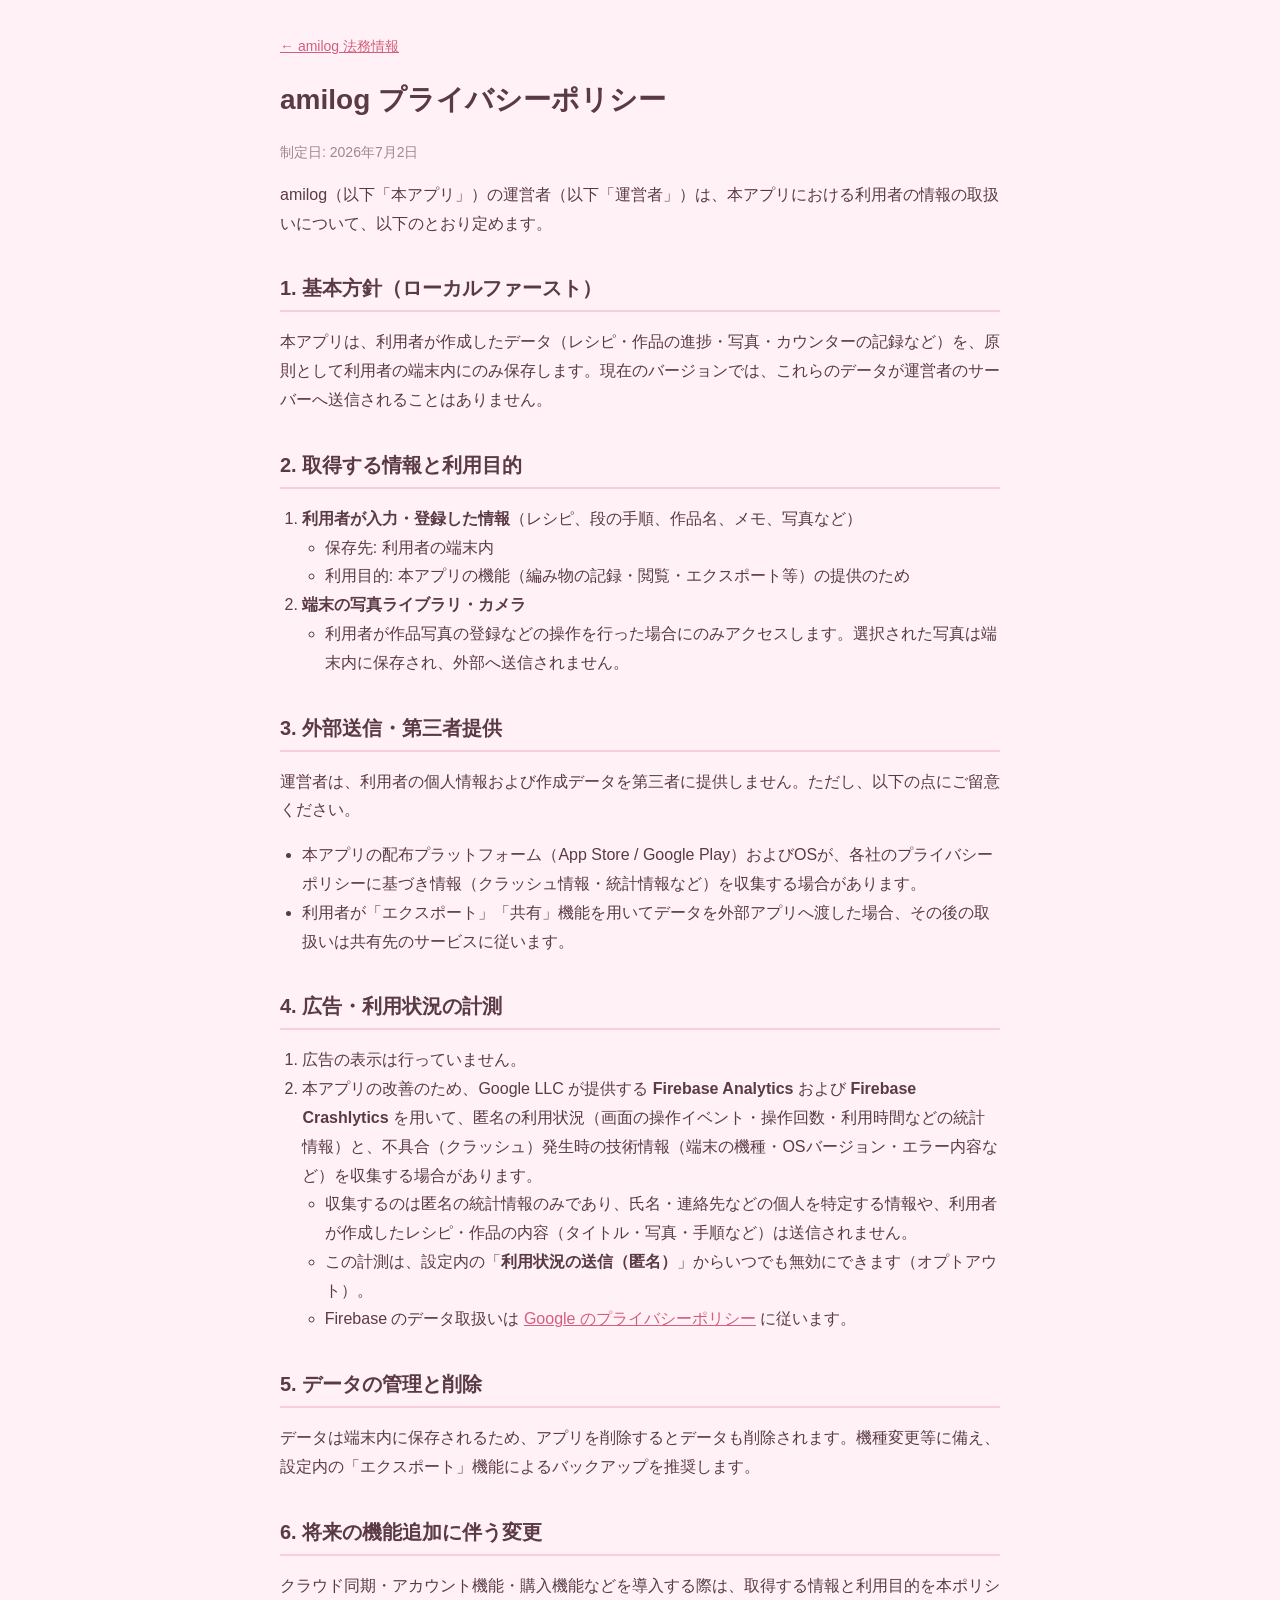
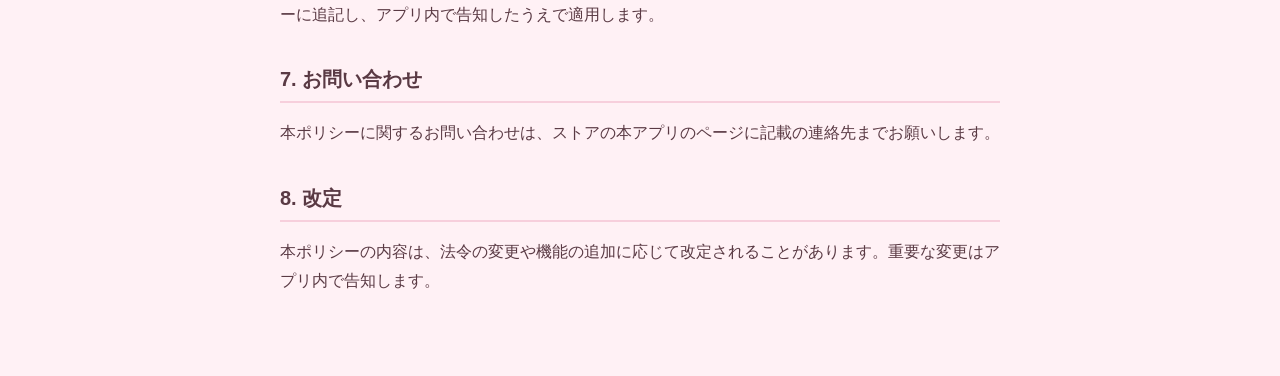
==== privacy.html @ dfec5728 "amilog 公開ページ初版（利用規約・プライバシー・さがすカタログ・出品案内） amikko リポジトリの Private 化に伴い、公開が必要なページ一式をこちらで配信する。 正本は amikko" ====
<!DOCTYPE html>
<!-- 正本: docs/legal/プライバシーポリシー.md（更新時は両方を同期） -->
<html lang="ja">
<head>
  <meta charset="utf-8">
  <meta name="viewport" content="width=device-width, initial-scale=1">
  <title>amilog プライバシーポリシー</title>
  <link rel="stylesheet" href="./style.css">
</head>
<body>
  <main class="wrap">
    <a class="back" href="./index.html">← amilog 法務情報</a>
    <h1>amilog プライバシーポリシー</h1>
    <p class="meta">制定日: 2026年7月2日</p>
    <p>amilog（以下「本アプリ」）の運営者（以下「運営者」）は、本アプリにおける利用者の情報の取扱いについて、以下のとおり定めます。</p>

    <h2>1. 基本方針（ローカルファースト）</h2>
    <p>本アプリは、利用者が作成したデータ（レシピ・作品の進捗・写真・カウンターの記録など）を、原則として利用者の端末内にのみ保存します。現在のバージョンでは、これらのデータが運営者のサーバーへ送信されることはありません。</p>

    <h2>2. 取得する情報と利用目的</h2>
    <ol>
      <li><strong>利用者が入力・登録した情報</strong>（レシピ、段の手順、作品名、メモ、写真など）
        <ul>
          <li>保存先: 利用者の端末内</li>
          <li>利用目的: 本アプリの機能（編み物の記録・閲覧・エクスポート等）の提供のため</li>
        </ul>
      </li>
      <li><strong>端末の写真ライブラリ・カメラ</strong>
        <ul>
          <li>利用者が作品写真の登録などの操作を行った場合にのみアクセスします。選択された写真は端末内に保存され、外部へ送信されません。</li>
        </ul>
      </li>
    </ol>

    <h2>3. 外部送信・第三者提供</h2>
    <p>運営者は、利用者の個人情報および作成データを第三者に提供しません。ただし、以下の点にご留意ください。</p>
    <ul>
      <li>本アプリの配布プラットフォーム（App Store / Google Play）およびOSが、各社のプライバシーポリシーに基づき情報（クラッシュ情報・統計情報など）を収集する場合があります。</li>
      <li>利用者が「エクスポート」「共有」機能を用いてデータを外部アプリへ渡した場合、その後の取扱いは共有先のサービスに従います。</li>
    </ul>

    <h2>4. 広告・利用状況の計測</h2>
    <ol>
      <li>広告の表示は行っていません。</li>
      <li>本アプリの改善のため、Google LLC が提供する <strong>Firebase Analytics</strong> および <strong>Firebase Crashlytics</strong> を用いて、匿名の利用状況（画面の操作イベント・操作回数・利用時間などの統計情報）と、不具合（クラッシュ）発生時の技術情報（端末の機種・OSバージョン・エラー内容など）を収集する場合があります。
        <ul>
          <li>収集するのは匿名の統計情報のみであり、氏名・連絡先などの個人を特定する情報や、利用者が作成したレシピ・作品の内容（タイトル・写真・手順など）は送信されません。</li>
          <li>この計測は、設定内の「<strong>利用状況の送信（匿名）</strong>」からいつでも無効にできます（オプトアウト）。</li>
          <li>Firebase のデータ取扱いは <a href="https://policies.google.com/privacy">Google のプライバシーポリシー</a> に従います。</li>
        </ul>
      </li>
    </ol>

    <h2>5. データの管理と削除</h2>
    <p>データは端末内に保存されるため、アプリを削除するとデータも削除されます。機種変更等に備え、設定内の「エクスポート」機能によるバックアップを推奨します。</p>

    <h2>6. 将来の機能追加に伴う変更</h2>
    <p>クラウド同期・アカウント機能・購入機能などを導入する際は、取得する情報と利用目的を本ポリシーに追記し、アプリ内で告知したうえで適用します。</p>

    <h2>7. お問い合わせ</h2>
    <p>本ポリシーに関するお問い合わせは、ストアの本アプリのページに記載の連絡先までお願いします。</p>

    <h2>8. 改定</h2>
    <p>本ポリシーの内容は、法令の変更や機能の追加に応じて改定されることがあります。重要な変更はアプリ内で告知します。</p>
  </main>
</body>
</html>
---- style.css ----
/* amilog 法務ページ（公開用）の最小スタイル。ブランド寄りのやさしい配色。 */
:root {
  --paper: #FFF1F5;
  --ink: #5A3A44;
  --ink-soft: #A08790;
  --rose: #D45E7F;
  --line: #F7CFDC;
}
* { box-sizing: border-box; }
body {
  margin: 0;
  background: var(--paper);
  color: var(--ink);
  font-family: -apple-system, "Hiragino Sans", "Noto Sans JP", sans-serif;
  line-height: 1.8;
  font-size: 16px;
}
.wrap {
  max-width: 760px;
  margin: 0 auto;
  padding: 32px 20px 64px;
}
h1 { font-size: 28px; margin: 0 0 4px; }
h2 { font-size: 20px; margin: 32px 0 8px; border-bottom: 2px solid var(--line); padding-bottom: 4px; }
h3 { font-size: 17px; margin: 20px 0 6px; }
a { color: var(--rose); }
.lead { color: var(--ink-soft); }
.meta { color: var(--ink-soft); font-size: 14px; }
.links { list-style: none; padding: 0; margin: 20px 0; }
.links li { margin: 8px 0; font-size: 18px; }
.foot { color: var(--ink-soft); font-size: 14px; margin-top: 40px; }
.back { display: inline-block; margin-bottom: 16px; font-size: 14px; }
ol, ul { padding-left: 1.4em; }

/* 出品案内（store/submit.html）のCTAボタン。 */
.button {
  display: inline-block;
  background: var(--rose);
  color: #fff;
  text-decoration: none;
  font-weight: 700;
  padding: 12px 24px;
  border-radius: 999px;
}
.button:hover { opacity: 0.9; }
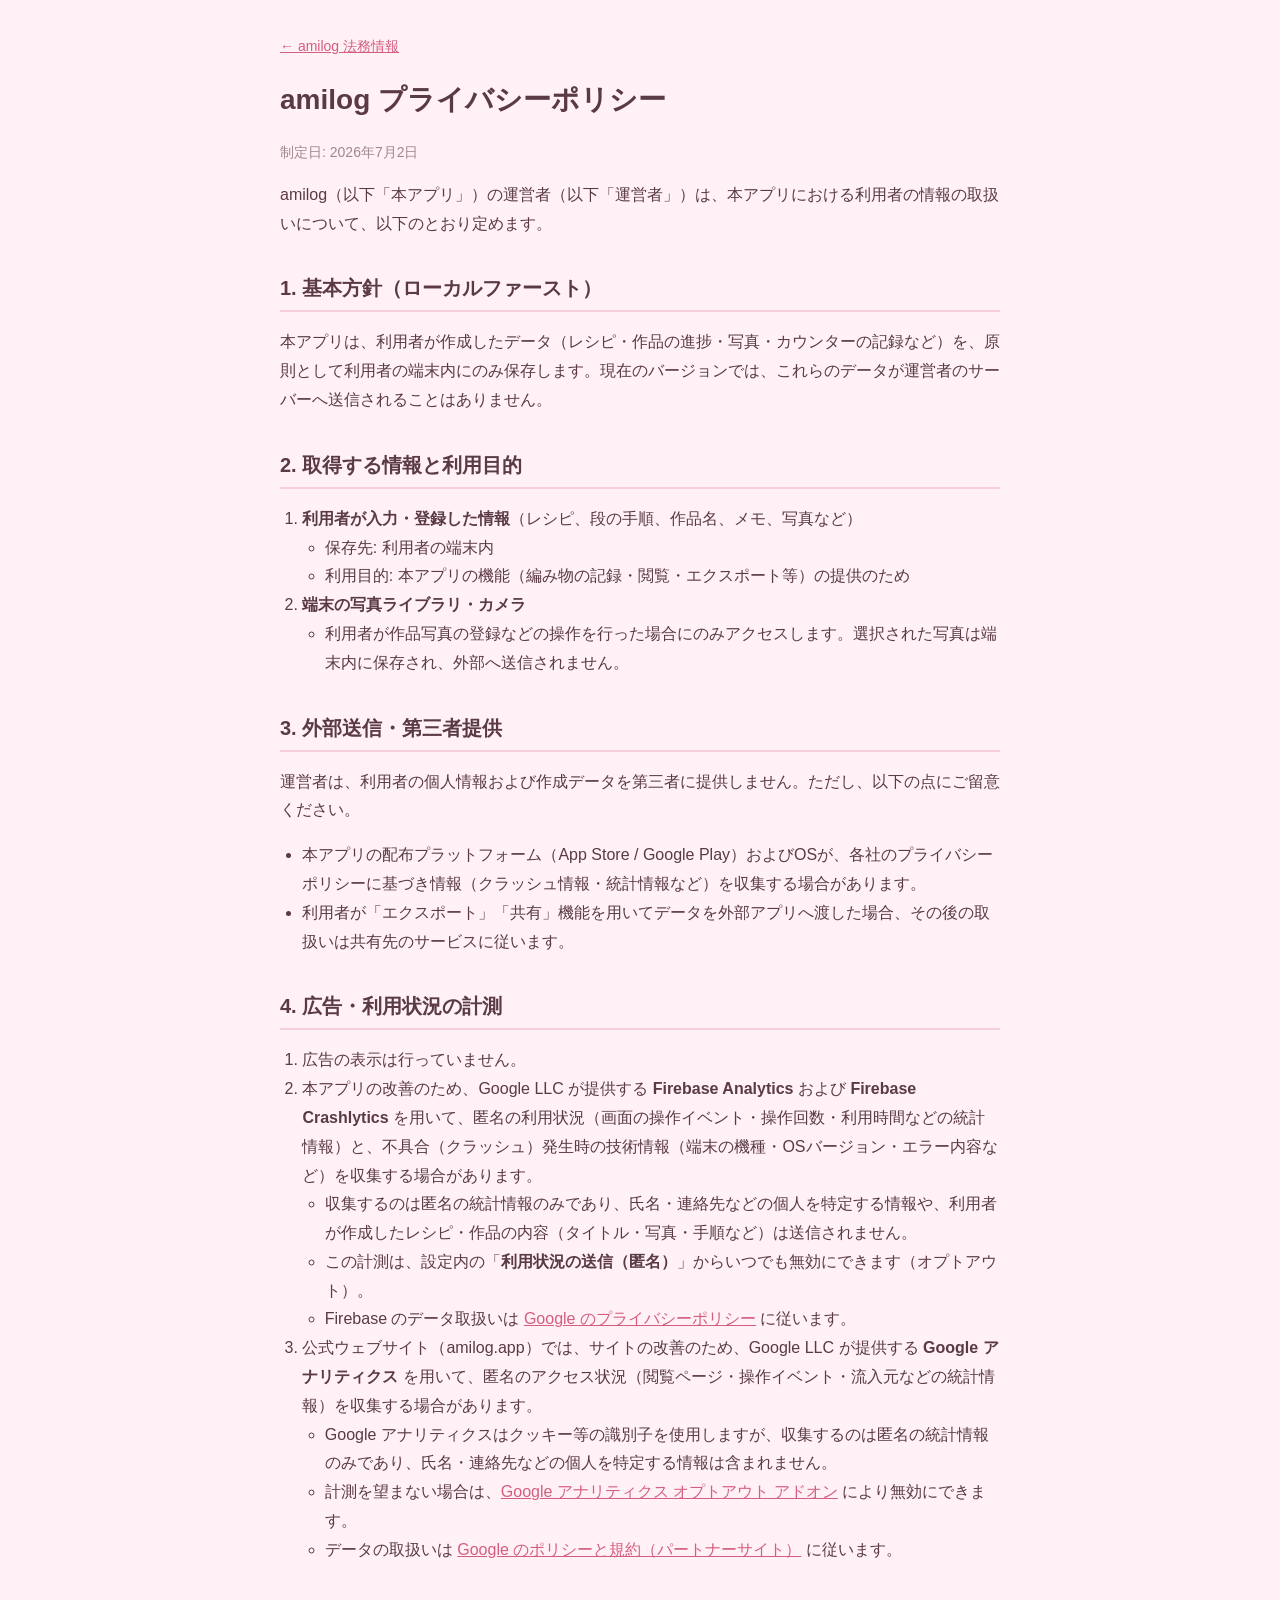
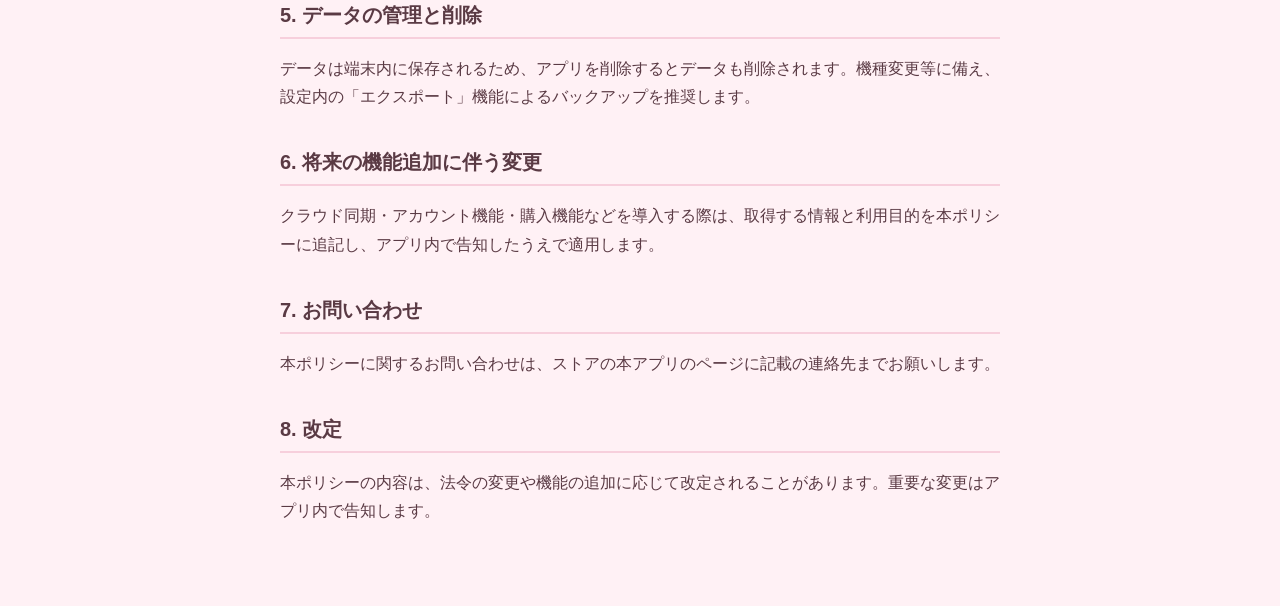
==== commit ff36ada0: "privacy: Webサイト（amilog.app）のGoogleアナリティクス利用を追記" ====
--- a/privacy.html
+++ b/privacy.html
@@ -49,6 +49,13 @@
           <li>Firebase のデータ取扱いは <a href="https://policies.google.com/privacy">Google のプライバシーポリシー</a> に従います。</li>
         </ul>
       </li>
+      <li>公式ウェブサイト（amilog.app）では、サイトの改善のため、Google LLC が提供する <strong>Google アナリティクス</strong> を用いて、匿名のアクセス状況（閲覧ページ・操作イベント・流入元などの統計情報）を収集する場合があります。
+        <ul>
+          <li>Google アナリティクスはクッキー等の識別子を使用しますが、収集するのは匿名の統計情報のみであり、氏名・連絡先などの個人を特定する情報は含まれません。</li>
+          <li>計測を望まない場合は、<a href="https://tools.google.com/dlpage/gaoptout?hl=ja">Google アナリティクス オプトアウト アドオン</a> により無効にできます。</li>
+          <li>データの取扱いは <a href="https://policies.google.com/technologies/partner-sites?hl=ja">Google のポリシーと規約（パートナーサイト）</a> に従います。</li>
+        </ul>
+      </li>
     </ol>
 
     <h2>5. データの管理と削除</h2>
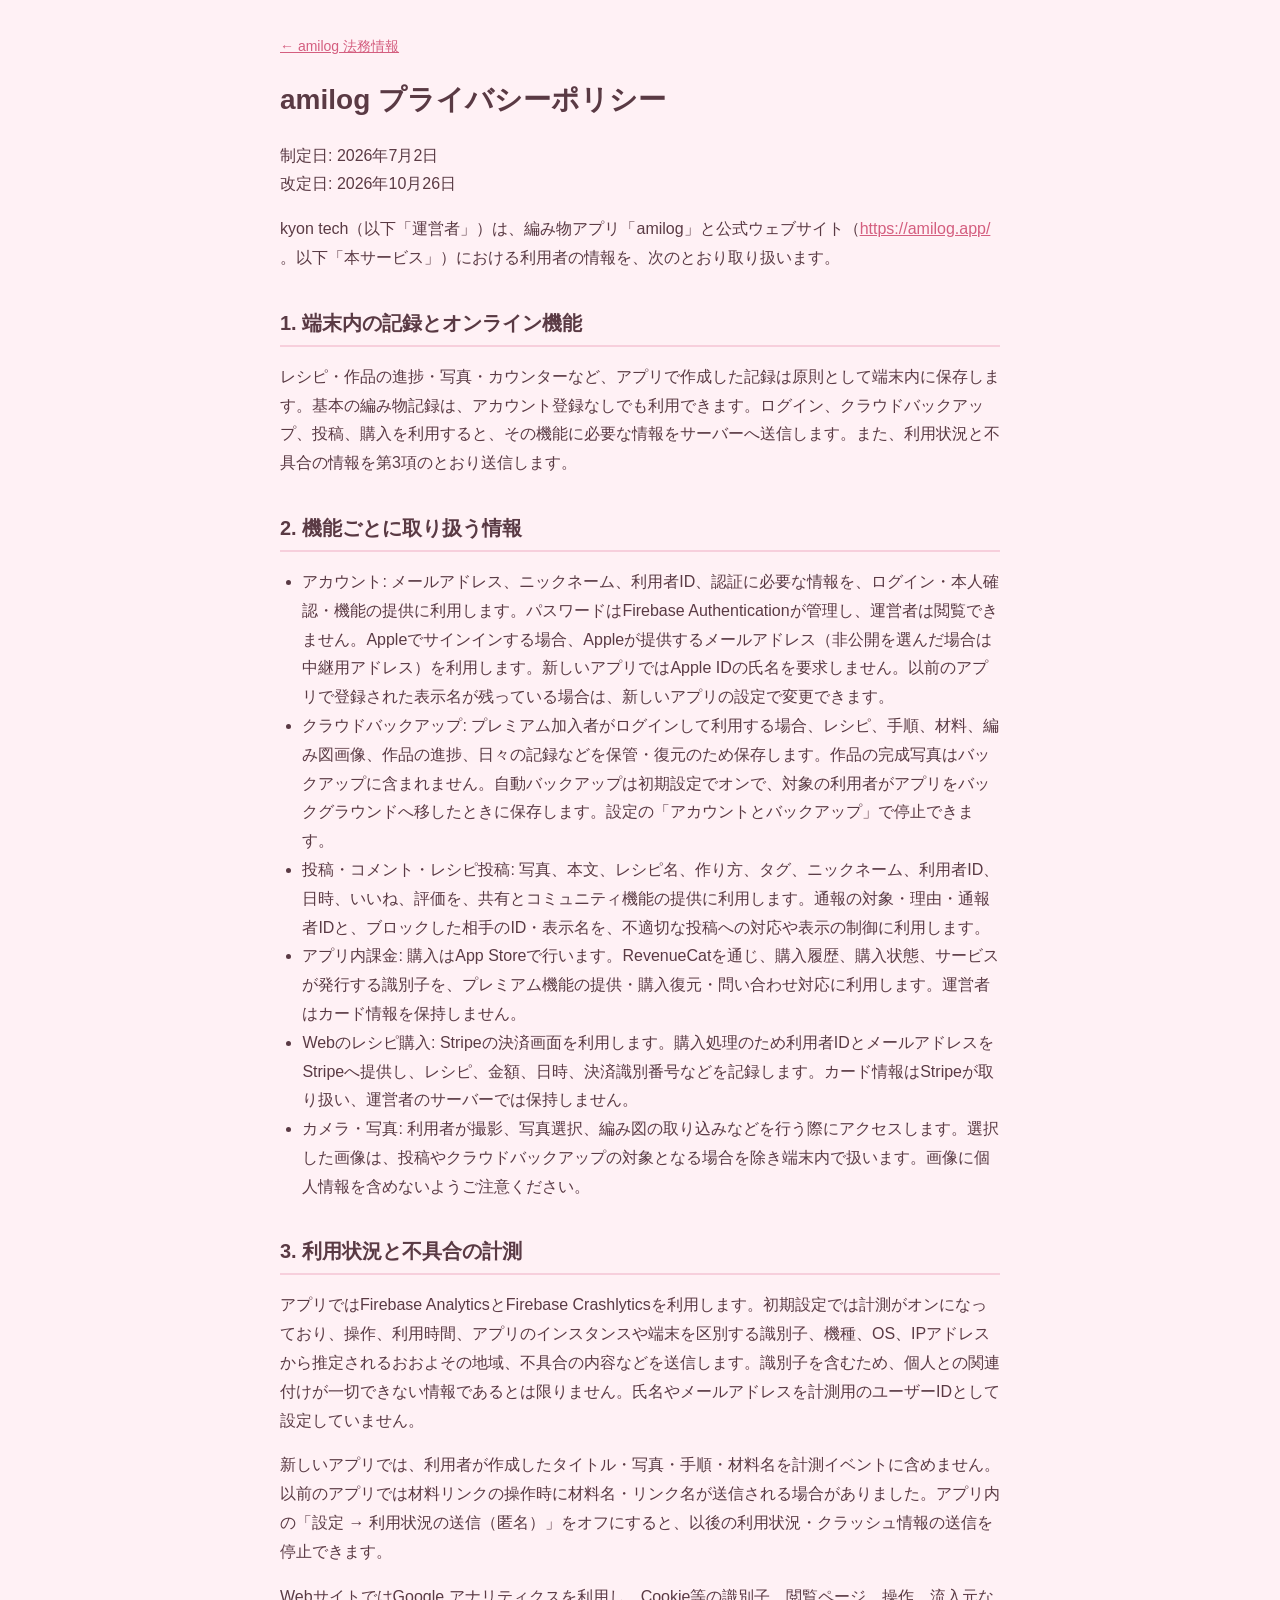
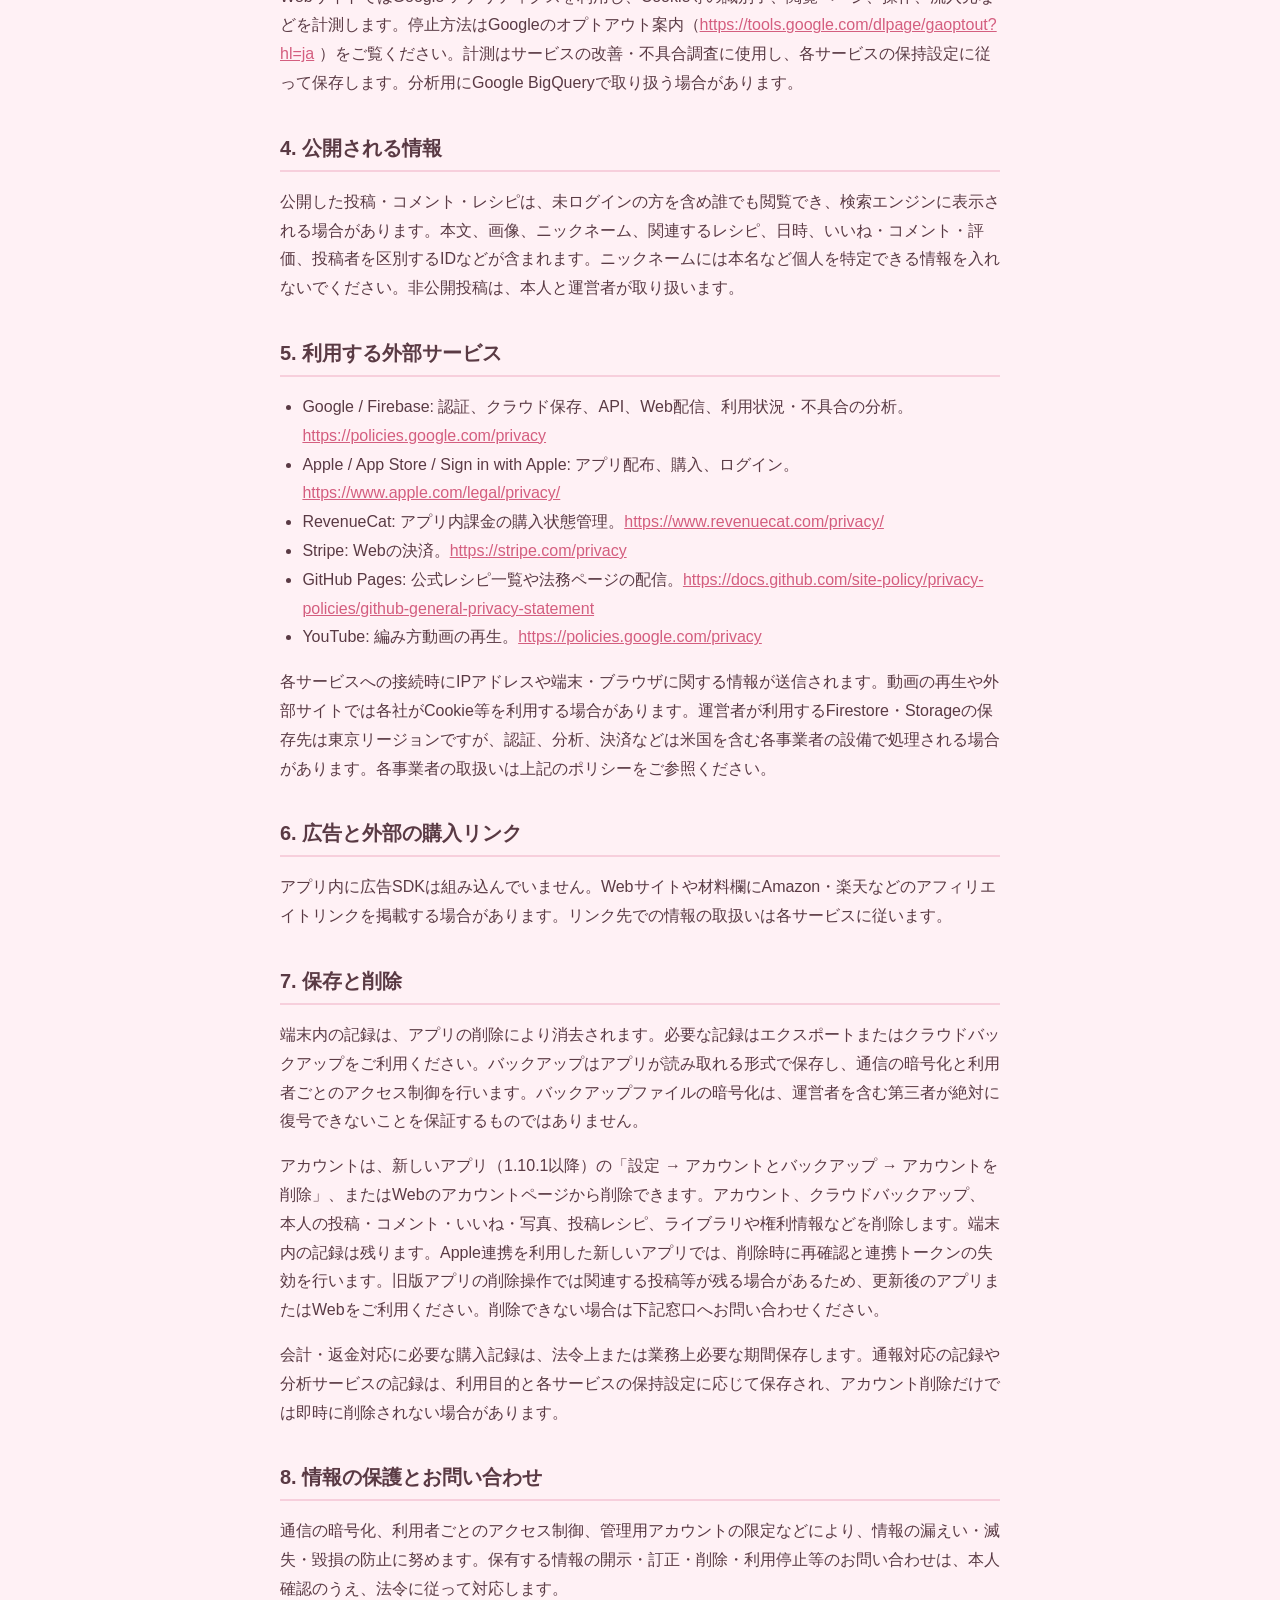
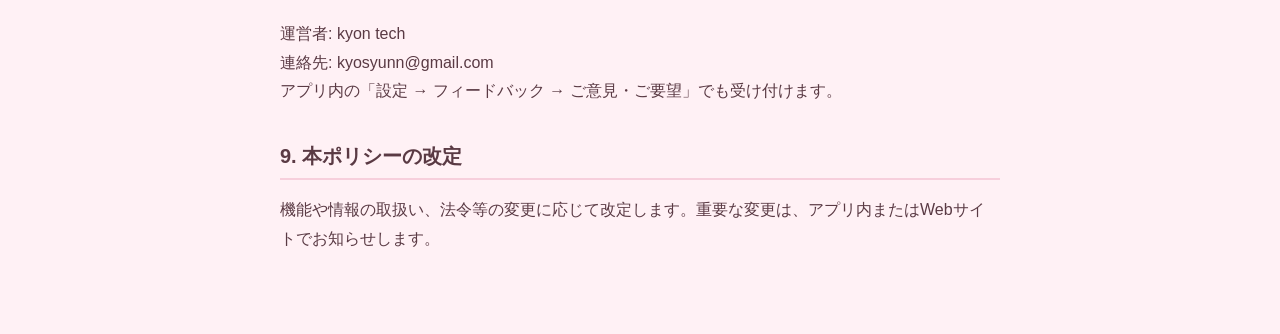
==== commit d1cbccbf: "docs: sync current amilog privacy policy" ====
--- a/privacy.html
+++ b/privacy.html
@@ -1,5 +1,5 @@
 <!DOCTYPE html>
-<!-- 正本: docs/legal/プライバシーポリシー.md（更新時は両方を同期） -->
+<!-- Generated by tools/sync_privacy_policy.py from docs/legal/プライバシーポリシー.md -->
 <html lang="ja">
 <head>
   <meta charset="utf-8">
@@ -7,68 +7,34 @@
   <title>amilog プライバシーポリシー</title>
   <link rel="stylesheet" href="./style.css">
 </head>
-<body>
-  <main class="wrap">
-    <a class="back" href="./index.html">← amilog 法務情報</a>
-    <h1>amilog プライバシーポリシー</h1>
-    <p class="meta">制定日: 2026年7月2日</p>
-    <p>amilog（以下「本アプリ」）の運営者（以下「運営者」）は、本アプリにおける利用者の情報の取扱いについて、以下のとおり定めます。</p>
-
-    <h2>1. 基本方針（ローカルファースト）</h2>
-    <p>本アプリは、利用者が作成したデータ（レシピ・作品の進捗・写真・カウンターの記録など）を、原則として利用者の端末内にのみ保存します。現在のバージョンでは、これらのデータが運営者のサーバーへ送信されることはありません。</p>
-
-    <h2>2. 取得する情報と利用目的</h2>
-    <ol>
-      <li><strong>利用者が入力・登録した情報</strong>（レシピ、段の手順、作品名、メモ、写真など）
-        <ul>
-          <li>保存先: 利用者の端末内</li>
-          <li>利用目的: 本アプリの機能（編み物の記録・閲覧・エクスポート等）の提供のため</li>
-        </ul>
-      </li>
-      <li><strong>端末の写真ライブラリ・カメラ</strong>
-        <ul>
-          <li>利用者が作品写真の登録などの操作を行った場合にのみアクセスします。選択された写真は端末内に保存され、外部へ送信されません。</li>
-        </ul>
-      </li>
-    </ol>
-
-    <h2>3. 外部送信・第三者提供</h2>
-    <p>運営者は、利用者の個人情報および作成データを第三者に提供しません。ただし、以下の点にご留意ください。</p>
-    <ul>
-      <li>本アプリの配布プラットフォーム（App Store / Google Play）およびOSが、各社のプライバシーポリシーに基づき情報（クラッシュ情報・統計情報など）を収集する場合があります。</li>
-      <li>利用者が「エクスポート」「共有」機能を用いてデータを外部アプリへ渡した場合、その後の取扱いは共有先のサービスに従います。</li>
-    </ul>
-
-    <h2>4. 広告・利用状況の計測</h2>
-    <ol>
-      <li>広告の表示は行っていません。</li>
-      <li>本アプリの改善のため、Google LLC が提供する <strong>Firebase Analytics</strong> および <strong>Firebase Crashlytics</strong> を用いて、匿名の利用状況（画面の操作イベント・操作回数・利用時間などの統計情報）と、不具合（クラッシュ）発生時の技術情報（端末の機種・OSバージョン・エラー内容など）を収集する場合があります。
-        <ul>
-          <li>収集するのは匿名の統計情報のみであり、氏名・連絡先などの個人を特定する情報や、利用者が作成したレシピ・作品の内容（タイトル・写真・手順など）は送信されません。</li>
-          <li>この計測は、設定内の「<strong>利用状況の送信（匿名）</strong>」からいつでも無効にできます（オプトアウト）。</li>
-          <li>Firebase のデータ取扱いは <a href="https://policies.google.com/privacy">Google のプライバシーポリシー</a> に従います。</li>
-        </ul>
-      </li>
-      <li>公式ウェブサイト（amilog.app）では、サイトの改善のため、Google LLC が提供する <strong>Google アナリティクス</strong> を用いて、匿名のアクセス状況（閲覧ページ・操作イベント・流入元などの統計情報）を収集する場合があります。
-        <ul>
-          <li>Google アナリティクスはクッキー等の識別子を使用しますが、収集するのは匿名の統計情報のみであり、氏名・連絡先などの個人を特定する情報は含まれません。</li>
-          <li>計測を望まない場合は、<a href="https://tools.google.com/dlpage/gaoptout?hl=ja">Google アナリティクス オプトアウト アドオン</a> により無効にできます。</li>
-          <li>データの取扱いは <a href="https://policies.google.com/technologies/partner-sites?hl=ja">Google のポリシーと規約（パートナーサイト）</a> に従います。</li>
-        </ul>
-      </li>
-    </ol>
-
-    <h2>5. データの管理と削除</h2>
-    <p>データは端末内に保存されるため、アプリを削除するとデータも削除されます。機種変更等に備え、設定内の「エクスポート」機能によるバックアップを推奨します。</p>
-
-    <h2>6. 将来の機能追加に伴う変更</h2>
-    <p>クラウド同期・アカウント機能・購入機能などを導入する際は、取得する情報と利用目的を本ポリシーに追記し、アプリ内で告知したうえで適用します。</p>
-
-    <h2>7. お問い合わせ</h2>
-    <p>本ポリシーに関するお問い合わせは、ストアの本アプリのページに記載の連絡先までお願いします。</p>
-
-    <h2>8. 改定</h2>
-    <p>本ポリシーの内容は、法令の変更や機能の追加に応じて改定されることがあります。重要な変更はアプリ内で告知します。</p>
-  </main>
-</body>
+<body><main class="wrap">
+  <a class="back" href="./index.html">← amilog 法務情報</a>
+  <h1>amilog プライバシーポリシー</h1>
+  <p>制定日: 2026年7月2日<br>改定日: 2026年10月26日</p>
+  <p>kyon tech（以下「運営者」）は、編み物アプリ「amilog」と公式ウェブサイト（<a href="https://amilog.app/">https://amilog.app/</a> 。以下「本サービス」）における利用者の情報を、次のとおり取り扱います。</p>
+  <h2>1. 端末内の記録とオンライン機能</h2>
+  <p>レシピ・作品の進捗・写真・カウンターなど、アプリで作成した記録は原則として端末内に保存します。基本の編み物記録は、アカウント登録なしでも利用できます。ログイン、クラウドバックアップ、投稿、購入を利用すると、その機能に必要な情報をサーバーへ送信します。また、利用状況と不具合の情報を第3項のとおり送信します。</p>
+  <h2>2. 機能ごとに取り扱う情報</h2>
+  <ul><li>アカウント: メールアドレス、ニックネーム、利用者ID、認証に必要な情報を、ログイン・本人確認・機能の提供に利用します。パスワードはFirebase Authenticationが管理し、運営者は閲覧できません。Appleでサインインする場合、Appleが提供するメールアドレス（非公開を選んだ場合は中継用アドレス）を利用します。新しいアプリではApple IDの氏名を要求しません。以前のアプリで登録された表示名が残っている場合は、新しいアプリの設定で変更できます。</li><li>クラウドバックアップ: プレミアム加入者がログインして利用する場合、レシピ、手順、材料、編み図画像、作品の進捗、日々の記録などを保管・復元のため保存します。作品の完成写真はバックアップに含まれません。自動バックアップは初期設定でオンで、対象の利用者がアプリをバックグラウンドへ移したときに保存します。設定の「アカウントとバックアップ」で停止できます。</li><li>投稿・コメント・レシピ投稿: 写真、本文、レシピ名、作り方、タグ、ニックネーム、利用者ID、日時、いいね、評価を、共有とコミュニティ機能の提供に利用します。通報の対象・理由・通報者IDと、ブロックした相手のID・表示名を、不適切な投稿への対応や表示の制御に利用します。</li><li>アプリ内課金: 購入はApp Storeで行います。RevenueCatを通じ、購入履歴、購入状態、サービスが発行する識別子を、プレミアム機能の提供・購入復元・問い合わせ対応に利用します。運営者はカード情報を保持しません。</li><li>Webのレシピ購入: Stripeの決済画面を利用します。購入処理のため利用者IDとメールアドレスをStripeへ提供し、レシピ、金額、日時、決済識別番号などを記録します。カード情報はStripeが取り扱い、運営者のサーバーでは保持しません。</li><li>カメラ・写真: 利用者が撮影、写真選択、編み図の取り込みなどを行う際にアクセスします。選択した画像は、投稿やクラウドバックアップの対象となる場合を除き端末内で扱います。画像に個人情報を含めないようご注意ください。</li></ul>
+  <h2>3. 利用状況と不具合の計測</h2>
+  <p>アプリではFirebase AnalyticsとFirebase Crashlyticsを利用します。初期設定では計測がオンになっており、操作、利用時間、アプリのインスタンスや端末を区別する識別子、機種、OS、IPアドレスから推定されるおおよその地域、不具合の内容などを送信します。識別子を含むため、個人との関連付けが一切できない情報であるとは限りません。氏名やメールアドレスを計測用のユーザーIDとして設定していません。</p>
+  <p>新しいアプリでは、利用者が作成したタイトル・写真・手順・材料名を計測イベントに含めません。以前のアプリでは材料リンクの操作時に材料名・リンク名が送信される場合がありました。アプリ内の「設定 → 利用状況の送信（匿名）」をオフにすると、以後の利用状況・クラッシュ情報の送信を停止できます。</p>
+  <p>WebサイトではGoogle アナリティクスを利用し、Cookie等の識別子、閲覧ページ、操作、流入元などを計測します。停止方法はGoogleのオプトアウト案内（<a href="https://tools.google.com/dlpage/gaoptout?hl=ja">https://tools.google.com/dlpage/gaoptout?hl=ja</a> ）をご覧ください。計測はサービスの改善・不具合調査に使用し、各サービスの保持設定に従って保存します。分析用にGoogle BigQueryで取り扱う場合があります。</p>
+  <h2>4. 公開される情報</h2>
+  <p>公開した投稿・コメント・レシピは、未ログインの方を含め誰でも閲覧でき、検索エンジンに表示される場合があります。本文、画像、ニックネーム、関連するレシピ、日時、いいね・コメント・評価、投稿者を区別するIDなどが含まれます。ニックネームには本名など個人を特定できる情報を入れないでください。非公開投稿は、本人と運営者が取り扱います。</p>
+  <h2>5. 利用する外部サービス</h2>
+  <ul><li>Google / Firebase: 認証、クラウド保存、API、Web配信、利用状況・不具合の分析。<a href="https://policies.google.com/privacy">https://policies.google.com/privacy</a></li><li>Apple / App Store / Sign in with Apple: アプリ配布、購入、ログイン。<a href="https://www.apple.com/legal/privacy/">https://www.apple.com/legal/privacy/</a></li><li>RevenueCat: アプリ内課金の購入状態管理。<a href="https://www.revenuecat.com/privacy/">https://www.revenuecat.com/privacy/</a></li><li>Stripe: Webの決済。<a href="https://stripe.com/privacy">https://stripe.com/privacy</a></li><li>GitHub Pages: 公式レシピ一覧や法務ページの配信。<a href="https://docs.github.com/site-policy/privacy-policies/github-general-privacy-statement">https://docs.github.com/site-policy/privacy-policies/github-general-privacy-statement</a></li><li>YouTube: 編み方動画の再生。<a href="https://policies.google.com/privacy">https://policies.google.com/privacy</a></li></ul>
+  <p>各サービスへの接続時にIPアドレスや端末・ブラウザに関する情報が送信されます。動画の再生や外部サイトでは各社がCookie等を利用する場合があります。運営者が利用するFirestore・Storageの保存先は東京リージョンですが、認証、分析、決済などは米国を含む各事業者の設備で処理される場合があります。各事業者の取扱いは上記のポリシーをご参照ください。</p>
+  <h2>6. 広告と外部の購入リンク</h2>
+  <p>アプリ内に広告SDKは組み込んでいません。Webサイトや材料欄にAmazon・楽天などのアフィリエイトリンクを掲載する場合があります。リンク先での情報の取扱いは各サービスに従います。</p>
+  <h2>7. 保存と削除</h2>
+  <p>端末内の記録は、アプリの削除により消去されます。必要な記録はエクスポートまたはクラウドバックアップをご利用ください。バックアップはアプリが読み取れる形式で保存し、通信の暗号化と利用者ごとのアクセス制御を行います。バックアップファイルの暗号化は、運営者を含む第三者が絶対に復号できないことを保証するものではありません。</p>
+  <p>アカウントは、新しいアプリ（1.10.1以降）の「設定 → アカウントとバックアップ → アカウントを削除」、またはWebのアカウントページから削除できます。アカウント、クラウドバックアップ、本人の投稿・コメント・いいね・写真、投稿レシピ、ライブラリや権利情報などを削除します。端末内の記録は残ります。Apple連携を利用した新しいアプリでは、削除時に再確認と連携トークンの失効を行います。旧版アプリの削除操作では関連する投稿等が残る場合があるため、更新後のアプリまたはWebをご利用ください。削除できない場合は下記窓口へお問い合わせください。</p>
+  <p>会計・返金対応に必要な購入記録は、法令上または業務上必要な期間保存します。通報対応の記録や分析サービスの記録は、利用目的と各サービスの保持設定に応じて保存され、アカウント削除だけでは即時に削除されない場合があります。</p>
+  <h2>8. 情報の保護とお問い合わせ</h2>
+  <p>通信の暗号化、利用者ごとのアクセス制御、管理用アカウントの限定などにより、情報の漏えい・滅失・毀損の防止に努めます。保有する情報の開示・訂正・削除・利用停止等のお問い合わせは、本人確認のうえ、法令に従って対応します。</p>
+  <p>運営者: kyon tech<br>連絡先: kyosyunn@gmail.com<br>アプリ内の「設定 → フィードバック → ご意見・ご要望」でも受け付けます。</p>
+  <h2>9. 本ポリシーの改定</h2>
+  <p>機能や情報の取扱い、法令等の変更に応じて改定します。重要な変更は、アプリ内またはWebサイトでお知らせします。</p>
+</main></body>
 </html>
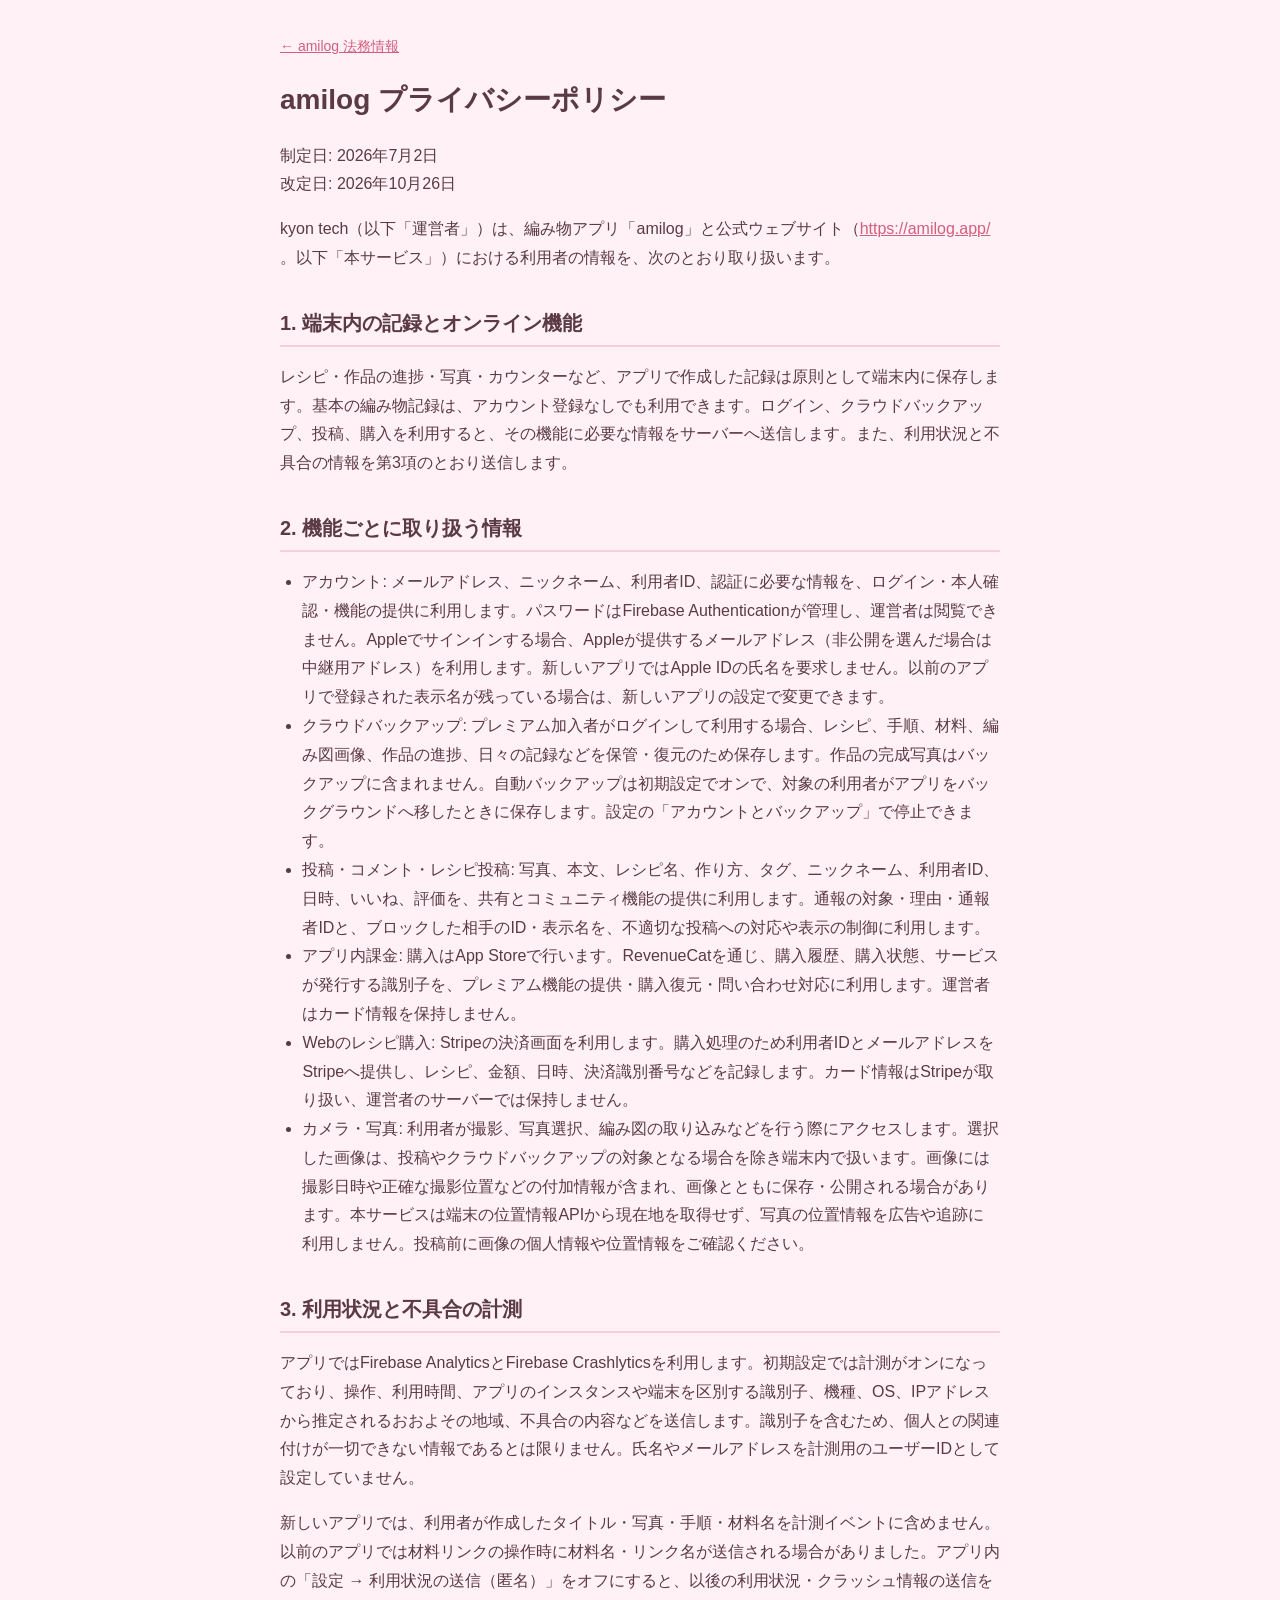
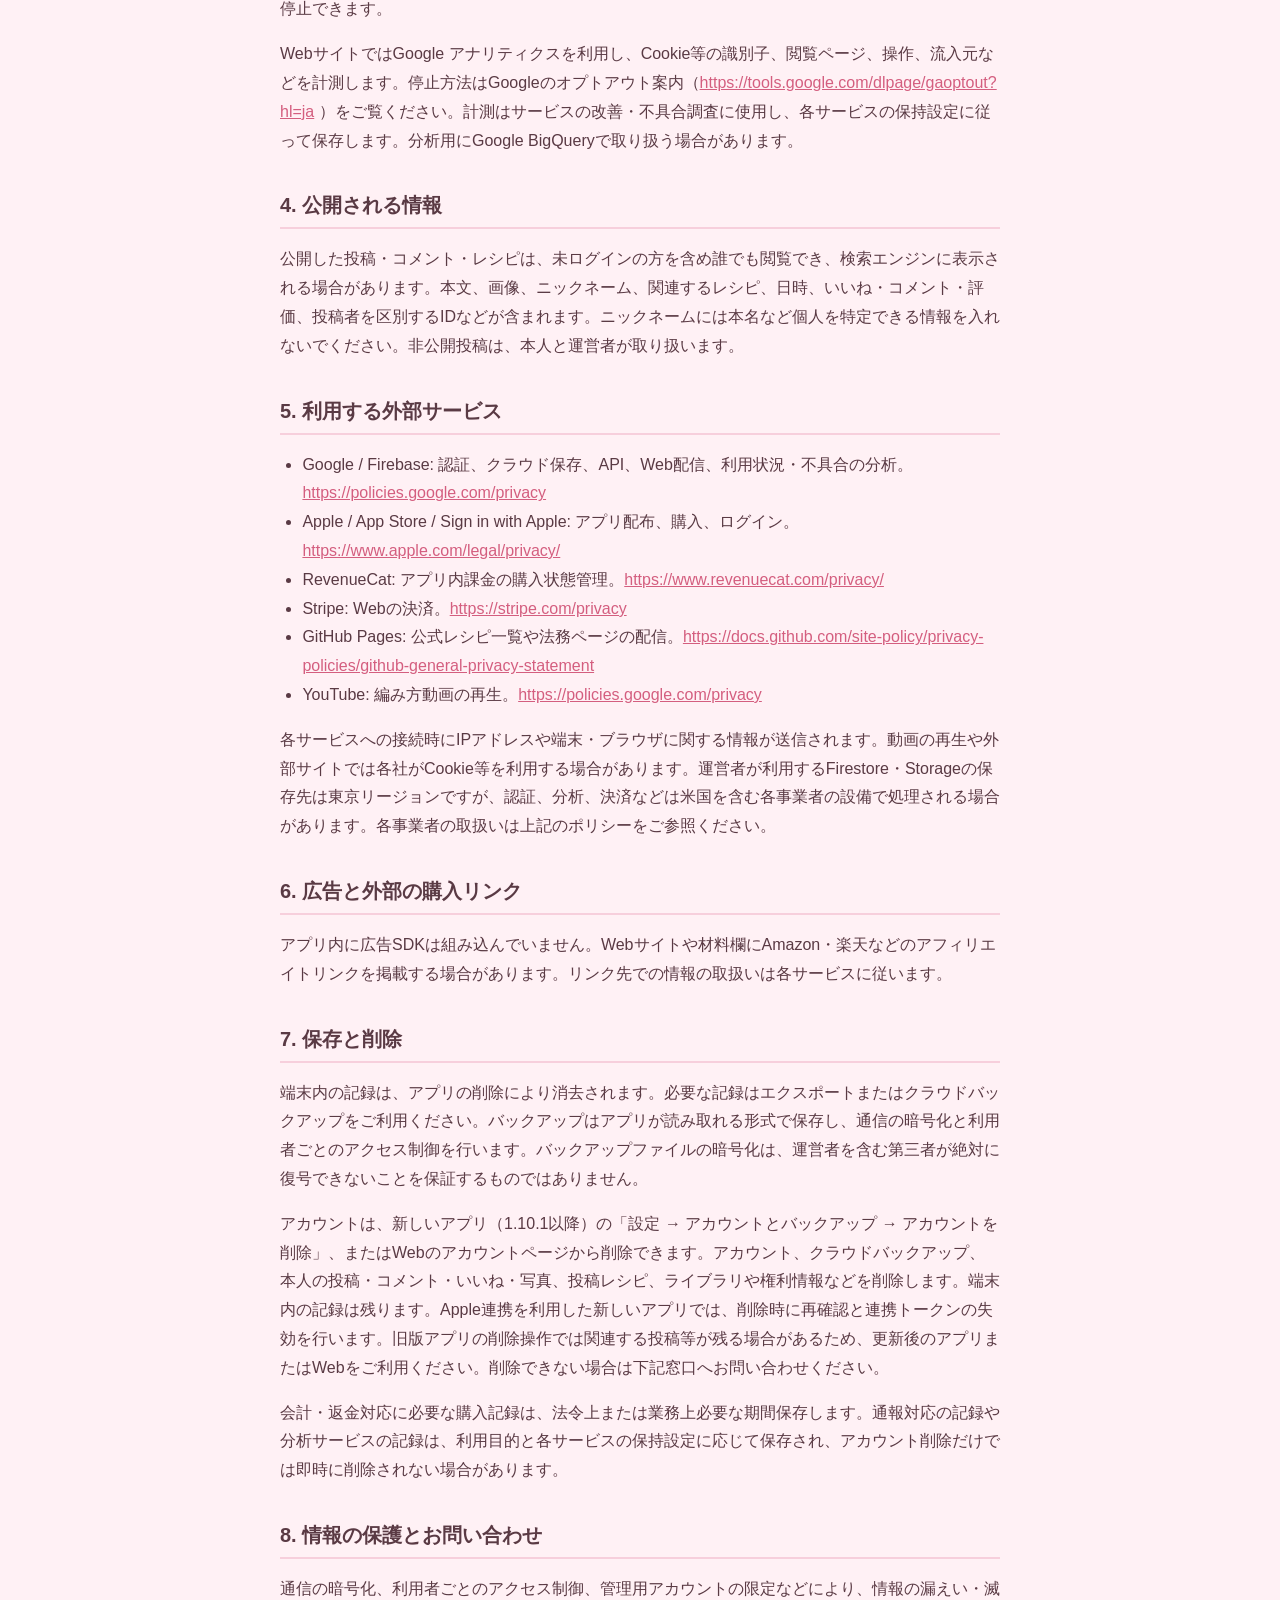
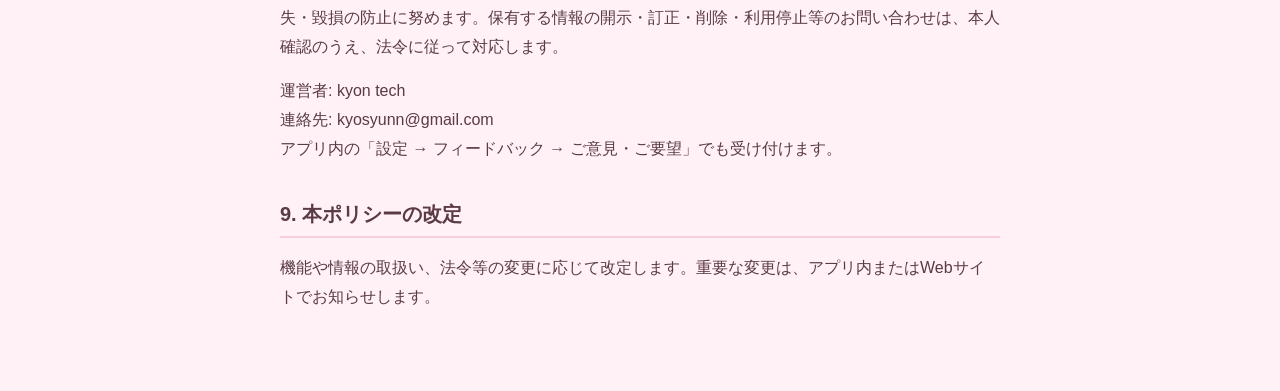
==== commit 2d432b55: "privacy: clarify photo location metadata" ====
--- a/privacy.html
+++ b/privacy.html
@@ -15,7 +15,7 @@
   <h2>1. 端末内の記録とオンライン機能</h2>
   <p>レシピ・作品の進捗・写真・カウンターなど、アプリで作成した記録は原則として端末内に保存します。基本の編み物記録は、アカウント登録なしでも利用できます。ログイン、クラウドバックアップ、投稿、購入を利用すると、その機能に必要な情報をサーバーへ送信します。また、利用状況と不具合の情報を第3項のとおり送信します。</p>
   <h2>2. 機能ごとに取り扱う情報</h2>
-  <ul><li>アカウント: メールアドレス、ニックネーム、利用者ID、認証に必要な情報を、ログイン・本人確認・機能の提供に利用します。パスワードはFirebase Authenticationが管理し、運営者は閲覧できません。Appleでサインインする場合、Appleが提供するメールアドレス（非公開を選んだ場合は中継用アドレス）を利用します。新しいアプリではApple IDの氏名を要求しません。以前のアプリで登録された表示名が残っている場合は、新しいアプリの設定で変更できます。</li><li>クラウドバックアップ: プレミアム加入者がログインして利用する場合、レシピ、手順、材料、編み図画像、作品の進捗、日々の記録などを保管・復元のため保存します。作品の完成写真はバックアップに含まれません。自動バックアップは初期設定でオンで、対象の利用者がアプリをバックグラウンドへ移したときに保存します。設定の「アカウントとバックアップ」で停止できます。</li><li>投稿・コメント・レシピ投稿: 写真、本文、レシピ名、作り方、タグ、ニックネーム、利用者ID、日時、いいね、評価を、共有とコミュニティ機能の提供に利用します。通報の対象・理由・通報者IDと、ブロックした相手のID・表示名を、不適切な投稿への対応や表示の制御に利用します。</li><li>アプリ内課金: 購入はApp Storeで行います。RevenueCatを通じ、購入履歴、購入状態、サービスが発行する識別子を、プレミアム機能の提供・購入復元・問い合わせ対応に利用します。運営者はカード情報を保持しません。</li><li>Webのレシピ購入: Stripeの決済画面を利用します。購入処理のため利用者IDとメールアドレスをStripeへ提供し、レシピ、金額、日時、決済識別番号などを記録します。カード情報はStripeが取り扱い、運営者のサーバーでは保持しません。</li><li>カメラ・写真: 利用者が撮影、写真選択、編み図の取り込みなどを行う際にアクセスします。選択した画像は、投稿やクラウドバックアップの対象となる場合を除き端末内で扱います。画像に個人情報を含めないようご注意ください。</li></ul>
+  <ul><li>アカウント: メールアドレス、ニックネーム、利用者ID、認証に必要な情報を、ログイン・本人確認・機能の提供に利用します。パスワードはFirebase Authenticationが管理し、運営者は閲覧できません。Appleでサインインする場合、Appleが提供するメールアドレス（非公開を選んだ場合は中継用アドレス）を利用します。新しいアプリではApple IDの氏名を要求しません。以前のアプリで登録された表示名が残っている場合は、新しいアプリの設定で変更できます。</li><li>クラウドバックアップ: プレミアム加入者がログインして利用する場合、レシピ、手順、材料、編み図画像、作品の進捗、日々の記録などを保管・復元のため保存します。作品の完成写真はバックアップに含まれません。自動バックアップは初期設定でオンで、対象の利用者がアプリをバックグラウンドへ移したときに保存します。設定の「アカウントとバックアップ」で停止できます。</li><li>投稿・コメント・レシピ投稿: 写真、本文、レシピ名、作り方、タグ、ニックネーム、利用者ID、日時、いいね、評価を、共有とコミュニティ機能の提供に利用します。通報の対象・理由・通報者IDと、ブロックした相手のID・表示名を、不適切な投稿への対応や表示の制御に利用します。</li><li>アプリ内課金: 購入はApp Storeで行います。RevenueCatを通じ、購入履歴、購入状態、サービスが発行する識別子を、プレミアム機能の提供・購入復元・問い合わせ対応に利用します。運営者はカード情報を保持しません。</li><li>Webのレシピ購入: Stripeの決済画面を利用します。購入処理のため利用者IDとメールアドレスをStripeへ提供し、レシピ、金額、日時、決済識別番号などを記録します。カード情報はStripeが取り扱い、運営者のサーバーでは保持しません。</li><li>カメラ・写真: 利用者が撮影、写真選択、編み図の取り込みなどを行う際にアクセスします。選択した画像は、投稿やクラウドバックアップの対象となる場合を除き端末内で扱います。画像には撮影日時や正確な撮影位置などの付加情報が含まれ、画像とともに保存・公開される場合があります。本サービスは端末の位置情報APIから現在地を取得せず、写真の位置情報を広告や追跡に利用しません。投稿前に画像の個人情報や位置情報をご確認ください。</li></ul>
   <h2>3. 利用状況と不具合の計測</h2>
   <p>アプリではFirebase AnalyticsとFirebase Crashlyticsを利用します。初期設定では計測がオンになっており、操作、利用時間、アプリのインスタンスや端末を区別する識別子、機種、OS、IPアドレスから推定されるおおよその地域、不具合の内容などを送信します。識別子を含むため、個人との関連付けが一切できない情報であるとは限りません。氏名やメールアドレスを計測用のユーザーIDとして設定していません。</p>
   <p>新しいアプリでは、利用者が作成したタイトル・写真・手順・材料名を計測イベントに含めません。以前のアプリでは材料リンクの操作時に材料名・リンク名が送信される場合がありました。アプリ内の「設定 → 利用状況の送信（匿名）」をオフにすると、以後の利用状況・クラッシュ情報の送信を停止できます。</p>
